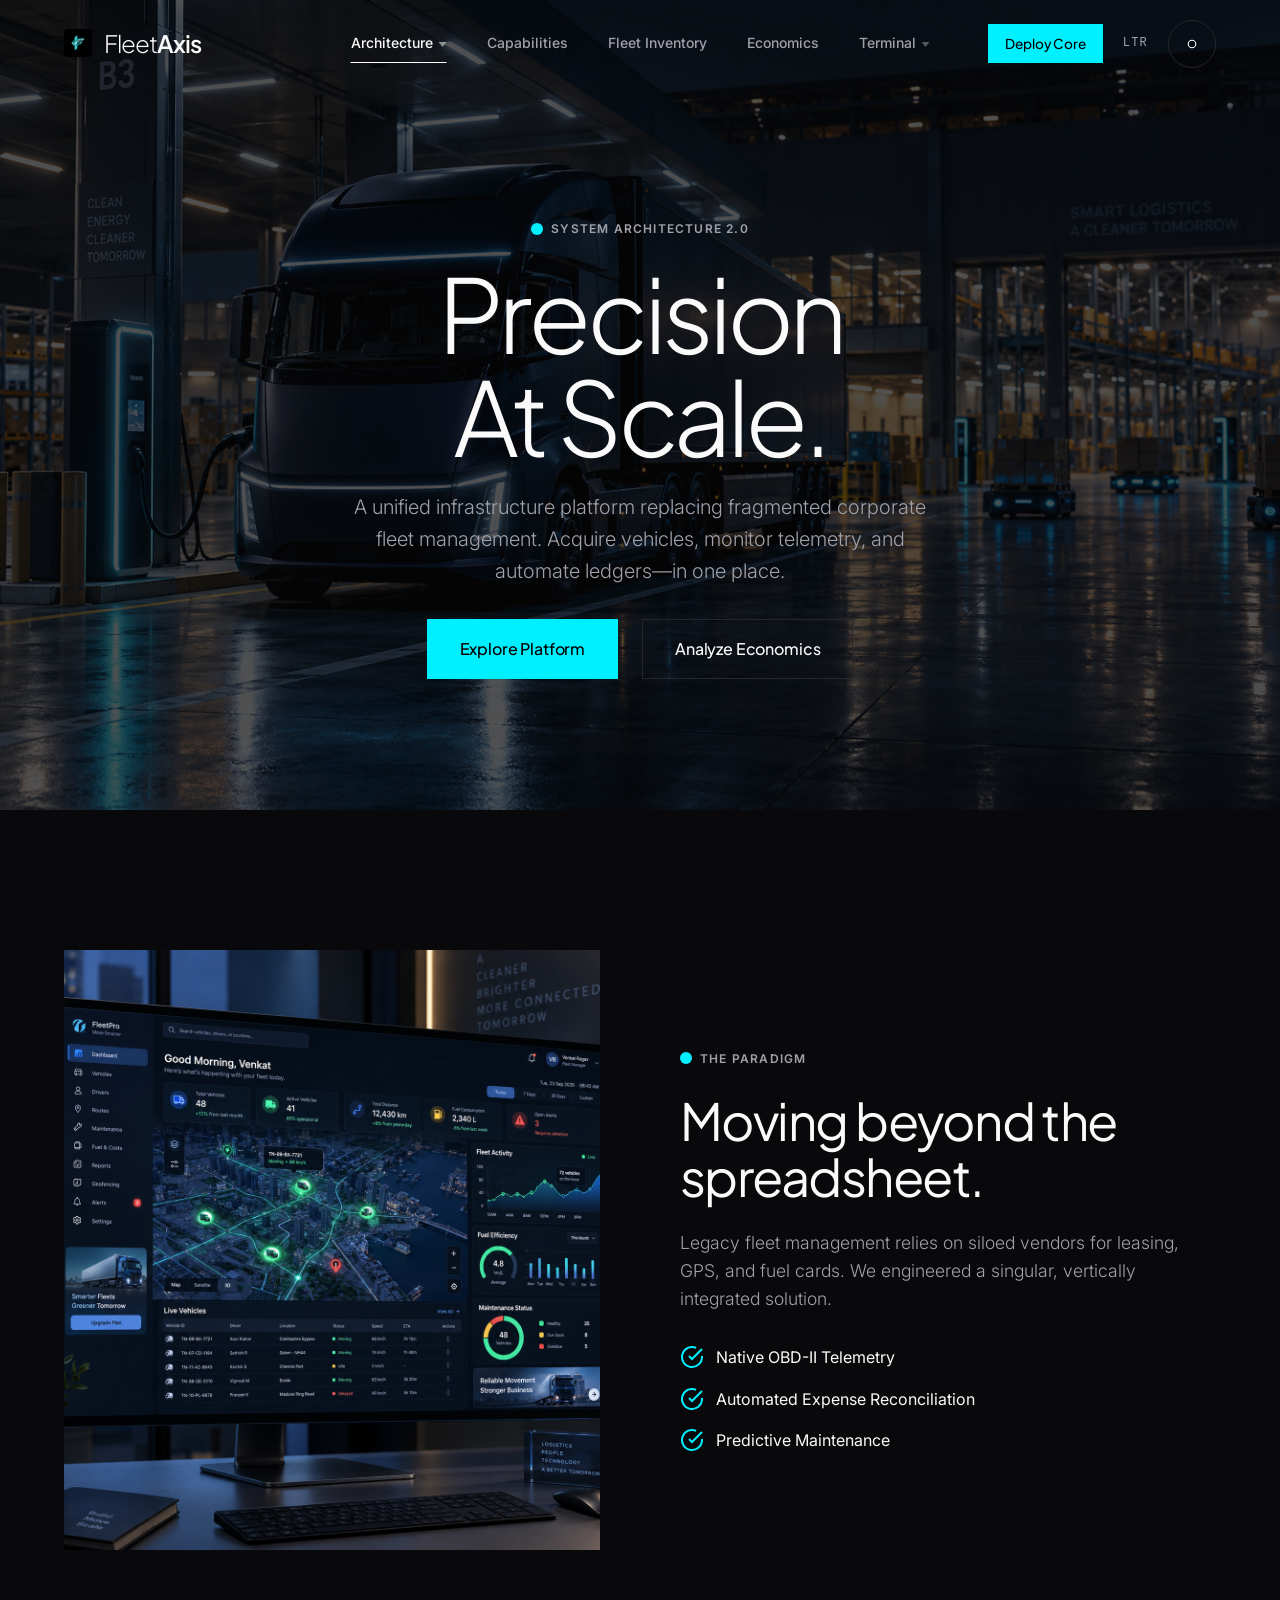
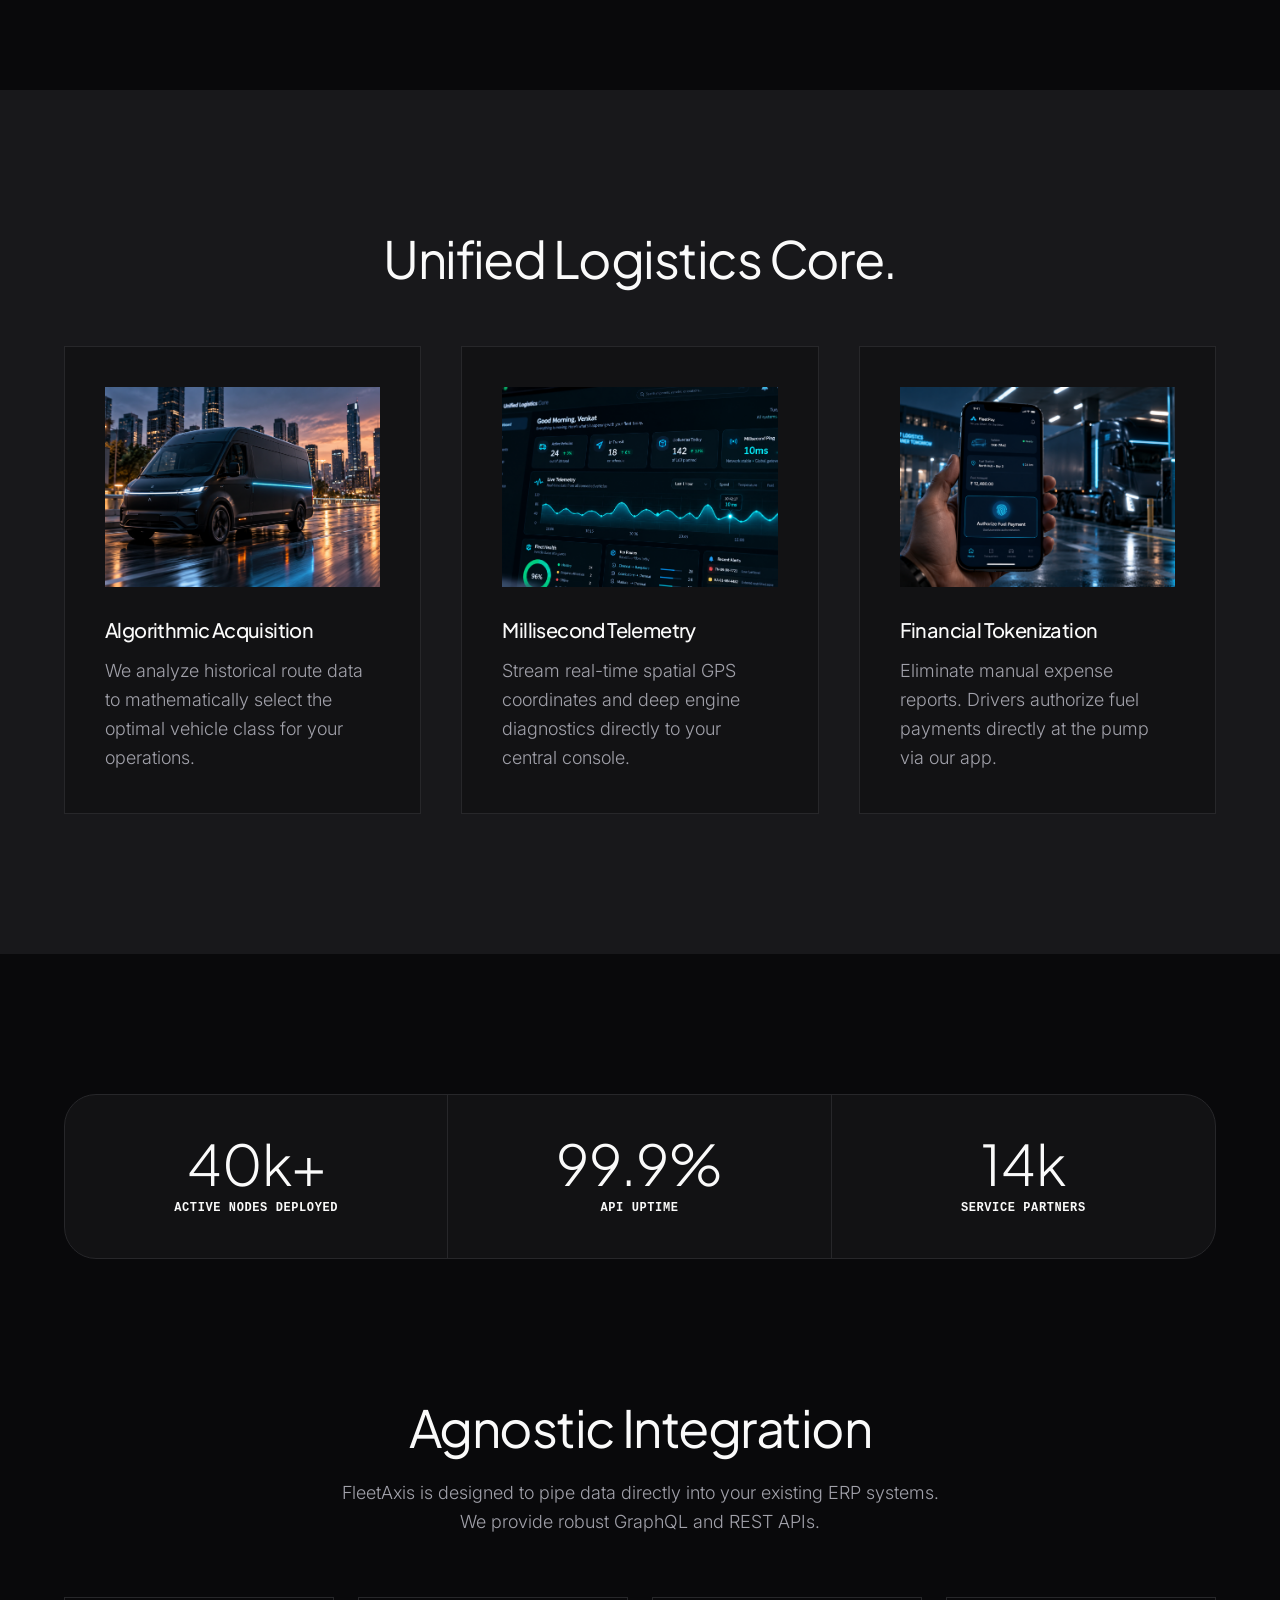
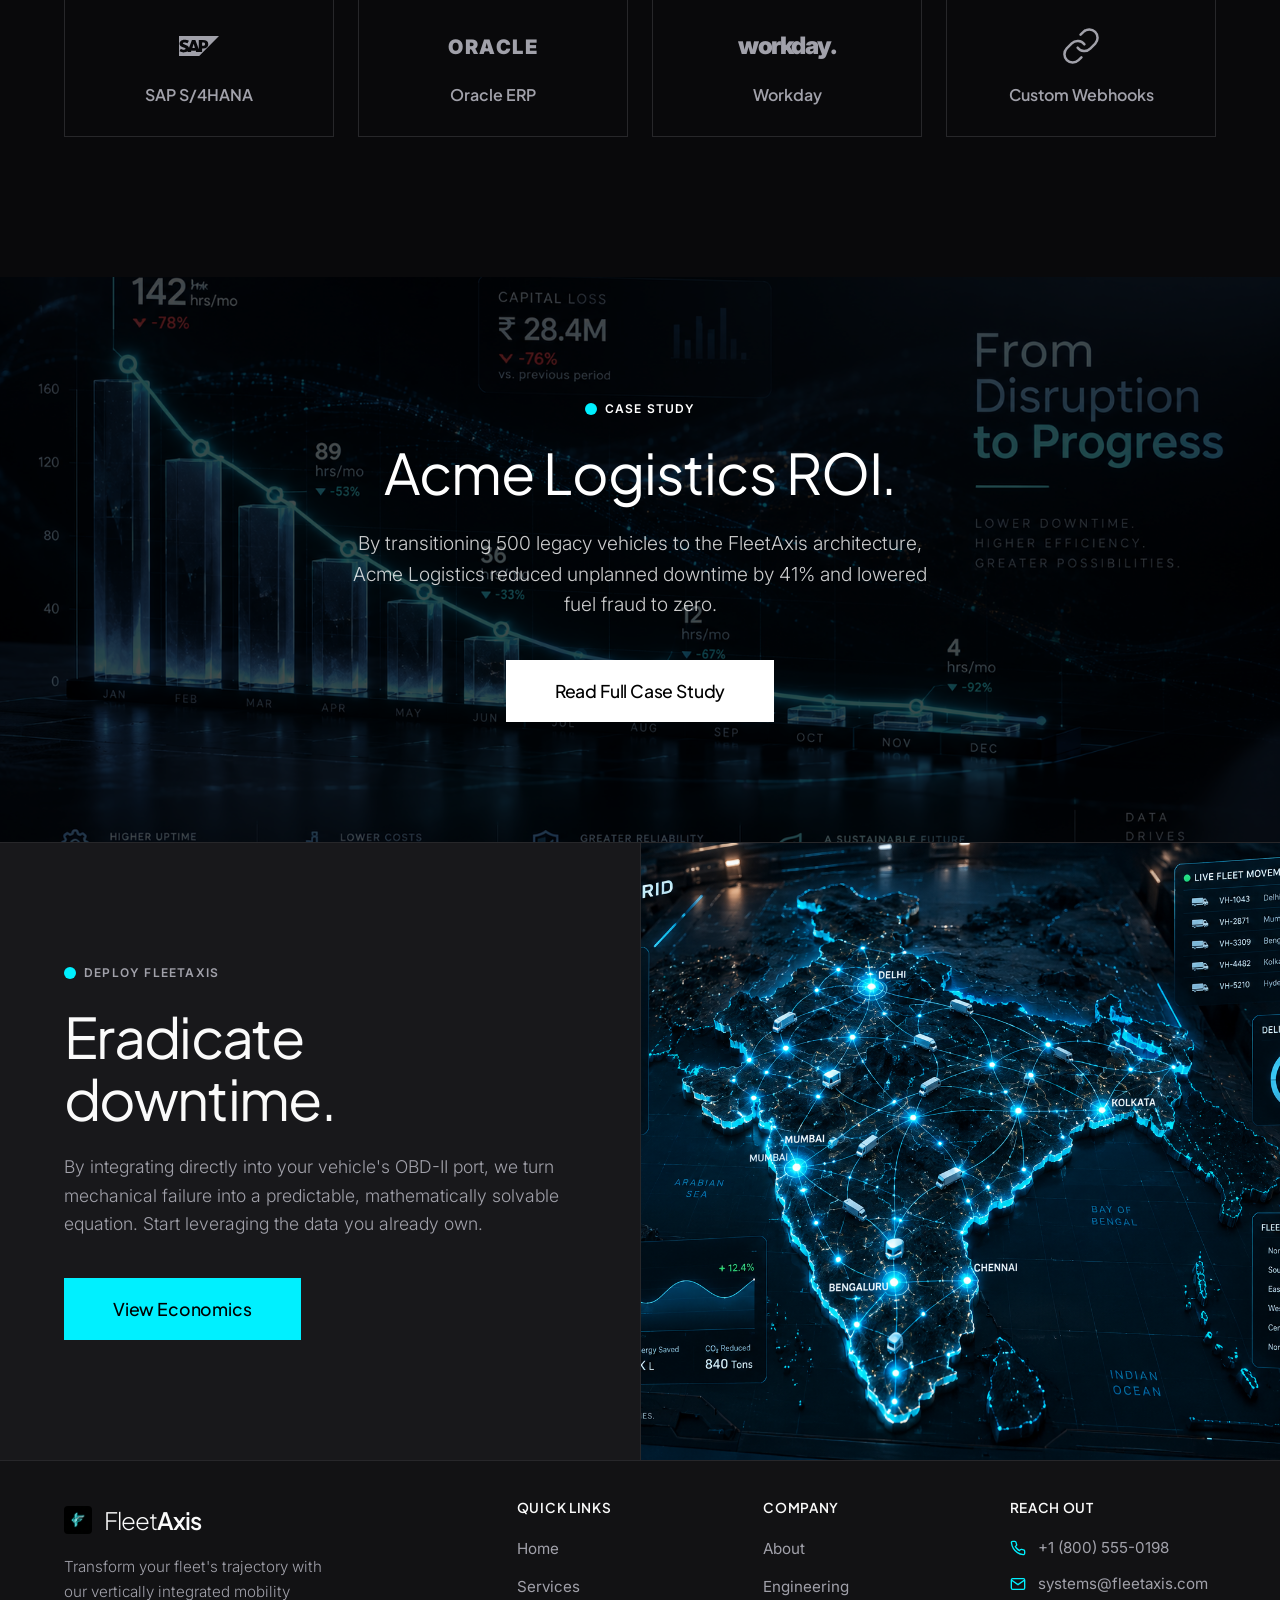
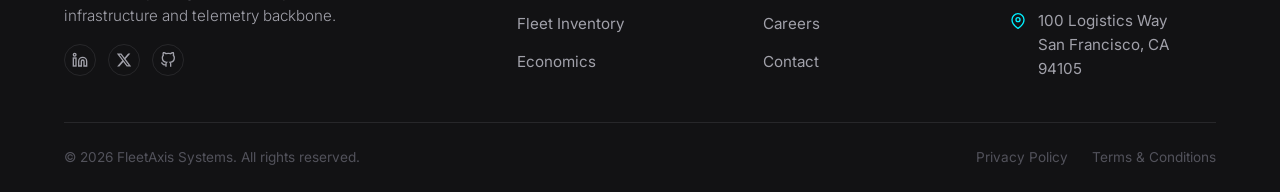
==== index.html @ 605a4f03 "Initial commit" ====
<!DOCTYPE html>
<html lang="en" dir="ltr" class="dark">
<head>
  <meta charset="UTF-8">
  <meta name="viewport" content="width=device-width, initial-scale=1.0">
  <title>FleetAxis | Intelligent Fleet Architecture</title>
  <link rel="stylesheet" href="css/style.css">
  <style>
    /* Premium Balanced Layout Styles */
    .hero-section { min-height: 90vh; display: flex; align-items: center; position: relative; padding-top: var(--header-h); overflow: hidden; }
    .hero-bg { position: absolute; inset: 0; background: url('images/hero-hub.png') center/cover no-repeat; opacity: 0.5; z-index: -1; filter: brightness(0.6); }
    
    .topo-grid { position: absolute; top: 0; left: 0; width: 100%; height: 100%; background-image: linear-gradient(rgba(255, 255, 255, 0.03) 1px, transparent 1px), linear-gradient(90deg, rgba(255, 255, 255, 0.03) 1px, transparent 1px); background-size: 100px 100px; pointer-events: none; }
    
    .lead-text { font-size: 1.25rem; line-height: 1.6; color: var(--text-muted); margin-bottom: 32px; font-weight: 300; }
    
    .feature-card { border: 1px solid var(--border-color); padding: 40px; background: var(--bg-surface); transition: transform 0.3s ease, border-color 0.3s ease; display: flex; flex-direction: column; height: 100%; }
    .feature-card:hover { border-color: var(--accent-cyan); transform: translateY(-4px); }
    
    .stat-block { text-align: center; padding: 40px 20px; border-right: 1px solid var(--border-color); }
    .stat-block:last-child { border-right: none; }
    .stat-number { font-family: 'Plus Jakarta Sans', sans-serif; font-size: 3.5rem; font-weight: 300; color: var(--text-base); line-height: 1; margin-bottom: 8px; }
    
    .integration-grid { display: grid; grid-template-columns: repeat(4, 1fr); gap: 24px; position: relative; margin-top: 40px; }
    .integration-node { border: 1px solid var(--border-color); padding: 24px; display: flex; flex-direction: column; gap: 16px; align-items: center; justify-content: center; min-height: 140px; font-family: 'Plus Jakarta Sans', sans-serif; font-weight: 600; font-size: 1rem; color: var(--text-muted); transition: all 0.3s; }
    .integration-node:hover { color: var(--text-base); border-color: var(--accent-cyan); transform: translateY(-4px); }
    .integration-node svg { color: var(--text-muted); transition: color 0.3s; }
    .integration-node:hover svg { color: var(--text-base); }
    
    @media (max-width: 900px) {
      .integration-grid { grid-template-columns: 1fr 1fr; }
      .stat-block { border-right: none; border-bottom: 1px solid var(--border-color); }
      .stat-block:last-child { border-bottom: none; }
    }
  </style>
  <link rel="icon" type="image/jpeg" href="images/favicon.jpg">
</head>
<body>

  <!-- HEADER -->
  <header class="header">
    <div class="container header-inner">
      <a href="index.html" class="logo"><img src="images/favicon.jpg" alt="FleetAxis Logo" class="brand-logomark"><div>Fleet<strong>Axis</strong></div></a>
      <nav class="nav">
        <div class="nav-item">
          <a href="#" class="nav-link active">Architecture</a>
          <div class="dropdown">
            <a href="index.html" class="dropdown-item">Home 1 (Cinematic)</a>
            <a href="home2.html" class="dropdown-item">Home 2 (Swiss Grid)</a>
          </div>
        </div>
        <div class="nav-item"><a href="services.html" class="nav-link">Capabilities</a></div>
        <div class="nav-item"><a href="catalog.html" class="nav-link">Fleet Inventory</a></div>
        <div class="nav-item"><a href="pricing.html" class="nav-link">Economics</a></div>
        <div class="nav-item">
          <a href="login.html" class="nav-link">Terminal</a>
          <div class="dropdown">
            <a href="dashboard-user.html" class="dropdown-item">User Dashboard</a>
            <a href="dashboard-admin.html" class="dropdown-item">Admin Dashboard</a>
          </div>
        </div>
      </nav>
      <div class="header-controls">
        <a href="login.html" class="btn btn-primary" style="padding: 8px 16px; font-size: 0.85rem;">Deploy Core</a>
        <div class="dir-toggle" id="dirToggle">LTR</div>
        <button class="btn-icon theme-toggle" id="themeToggle"><svg width="18" height="18" viewBox="0 0 24 24" fill="none" stroke="currentColor" stroke-width="1.5"><circle cx="12" cy="12" r="5"></circle></svg></button>
      </div>
    </div>
  </header>

  <main>
    <!-- SECTION 1: HERO (Balanced) -->
    <section class="hero-section">
      <div class="hero-bg"></div>
      <div class="topo-grid"></div>
      
      <div class="container relative z-10">
        <div style="text-align: center; display: flex; flex-direction: column; align-items: center; justify-content: center; max-width: 800px; margin: 0 auto;">
          <div class="reveal" style="display: flex; flex-direction: column; align-items: center;">
            <div class="label-mini" style="margin-bottom: 24px;">System Architecture 2.0</div>
            <h1 class="display-1" style="margin-bottom: 24px;">Precision <br>At Scale.</h1>
            <p class="lead-text" style="max-width: 600px; margin: 0 auto 32px;">
              A unified infrastructure platform replacing fragmented corporate fleet management. Acquire vehicles, monitor telemetry, and automate ledgers—in one place.
            </p>
            <div class="flex" style="gap: 24px; justify-content: center;">
              <a href="services.html" class="btn btn-primary">Explore Platform</a>
              <a href="pricing.html" class="btn btn-outline">Analyze Economics</a>
            </div>
          </div>
        </div>
      </div>
    </section>

    <!-- SECTION 2: THE PARADIGM -->
    <section class="section">
      <div class="container">
        <div class="grid" style="grid-template-columns: 1fr 1fr; gap: 80px; align-items: center;">
          <div class="reveal">
            <div class="img-placeholder" style="height: 600px; padding: 0; overflow: hidden; border: none; background: transparent;">
              <img src="images/dashboard-isometric.png" alt="Fleet Manager Dashboard" style="width: 100%; height: 100%; object-fit: cover; display: block; border-radius: inherit;">
            </div>
          </div>
          
          <div class="reveal delay-1" style="max-width: 500px;">
            <div class="label-mini" style="margin-bottom: 24px;">The Paradigm</div>
            <h2 style="margin-bottom: 24px;">Moving beyond the spreadsheet.</h2>
            <p style="color: var(--text-muted); font-size: 1.1rem; line-height: 1.6; margin-bottom: 32px;">
              Legacy fleet management relies on siloed vendors for leasing, GPS, and fuel cards. We engineered a singular, vertically integrated solution.
            </p>
            <ul style="list-style: none; padding: 0; display: flex; flex-direction: column; gap: 16px;">
              <li style="display: flex; gap: 12px; align-items: flex-start;">
                <svg width="24" height="24" viewBox="0 0 24 24" fill="none" stroke="var(--accent-cyan)" stroke-width="2"><path d="M22 11.08V12a10 10 0 1 1-5.93-9.14"></path><polyline points="22 4 12 14.01 9 11.01"></polyline></svg>
                <span style="color: var(--text-base);">Native OBD-II Telemetry</span>
              </li>
              <li style="display: flex; gap: 12px; align-items: flex-start;">
                <svg width="24" height="24" viewBox="0 0 24 24" fill="none" stroke="var(--accent-cyan)" stroke-width="2"><path d="M22 11.08V12a10 10 0 1 1-5.93-9.14"></path><polyline points="22 4 12 14.01 9 11.01"></polyline></svg>
                <span style="color: var(--text-base);">Automated Expense Reconciliation</span>
              </li>
              <li style="display: flex; gap: 12px; align-items: flex-start;">
                <svg width="24" height="24" viewBox="0 0 24 24" fill="none" stroke="var(--accent-cyan)" stroke-width="2"><path d="M22 11.08V12a10 10 0 1 1-5.93-9.14"></path><polyline points="22 4 12 14.01 9 11.01"></polyline></svg>
                <span style="color: var(--text-base);">Predictive Maintenance</span>
              </li>
            </ul>
          </div>
        </div>
      </div>
    </section>

    <!-- SECTION 3: CORE SOLUTIONS (Cards) -->
    <section class="section" style="background: var(--bg-surface-2);">
      <div class="container">
        <h2 class="reveal" style="margin-bottom: 60px; text-align: center;">Unified Logistics Core.</h2>
        
        <div class="grid" style="grid-template-columns: repeat(3, 1fr); gap: 40px;">
          <div class="feature-card reveal delay-1">
            <div class="img-placeholder" style="height: 200px; margin-bottom: 32px; border-radius: var(--r-md); padding: 0; overflow: hidden; border: none; background: transparent;">
              <img src="images/cargo-van.png" alt="Cargo Van" style="width: 100%; height: 100%; object-fit: cover; display: block; border-radius: inherit;">
            </div>
            <h3 style="margin-bottom: 16px; font-size: 1.25rem;">Algorithmic Acquisition</h3>
            <p style="color: var(--text-muted); line-height: 1.6; margin: 0;">We analyze historical route data to mathematically select the optimal vehicle class for your operations.</p>
          </div>
          
          <div class="feature-card reveal delay-2">
            <div class="img-placeholder" style="height: 200px; margin-bottom: 32px; border-radius: var(--r-md); padding: 0; overflow: hidden; border: none; background: transparent;">
              <img src="images/ui-snapshot.png" alt="Dashboard UI" style="width: 100%; height: 100%; object-fit: cover; display: block; border-radius: inherit;">
            </div>
            <h3 style="margin-bottom: 16px; font-size: 1.25rem;">Millisecond Telemetry</h3>
            <p style="color: var(--text-muted); line-height: 1.6; margin: 0;">Stream real-time spatial GPS coordinates and deep engine diagnostics directly to your central console.</p>
          </div>
          
          <div class="feature-card reveal delay-3">
            <div class="img-placeholder" style="height: 200px; margin-bottom: 32px; border-radius: var(--r-md); padding: 0; overflow: hidden; border: none; background: transparent;">
              <img src="images/mobile-app.png" alt="Mobile App" style="width: 100%; height: 100%; object-fit: cover; display: block; border-radius: inherit;">
            </div>
            <h3 style="margin-bottom: 16px; font-size: 1.25rem;">Financial Tokenization</h3>
            <p style="color: var(--text-muted); line-height: 1.6; margin: 0;">Eliminate manual expense reports. Drivers authorize fuel payments directly at the pump via our app.</p>
          </div>
        </div>
      </div>
    </section>

    <!-- SECTION 4: METRICS -->
    <section class="section">
      <div class="container">
        <div class="grid reveal" style="border: 1px solid var(--border-color); background: var(--bg-surface); border-radius: var(--r-xl); grid-template-columns: repeat(3, 1fr);">
          <div class="stat-block">
            <div class="stat-number">40k+</div>
            <div class="font-mono text-xs text-muted">ACTIVE NODES DEPLOYED</div>
          </div>
          <div class="stat-block">
            <div class="stat-number">99.9%</div>
            <div class="font-mono text-xs text-muted">API UPTIME</div>
          </div>
          <div class="stat-block" style="border-right: none;">
            <div class="stat-number">14k</div>
            <div class="font-mono text-xs text-muted">SERVICE PARTNERS</div>
          </div>
        </div>
      </div>
    </section>

    <!-- SECTION 5: INTEGRATION -->
    <section class="section" style="padding-top: 0;">
      <div class="container">
        <div class="reveal" style="text-align: center; max-width: 600px; margin: 0 auto 60px;">
          <h2 style="margin-bottom: 24px;">Agnostic Integration</h2>
          <p style="color: var(--text-muted);">FleetAxis is designed to pipe data directly into your existing ERP systems. We provide robust GraphQL and REST APIs.</p>
        </div>
        <div class="integration-grid reveal delay-1">
          <div class="integration-node">
            <svg width="40" height="40" viewBox="0 0 24 24" fill="currentColor"><path d="M0 6.064v11.872h12.13L24 6.064zm3.264 2.208h.005c.863.001 1.915.245 2.676.633l-.82 1.43c-.835-.404-1.255-.442-1.73-.467-.708-.038-1.064.215-1.069.488-.007.332.669.633 1.305.838.964.306 2.19.715 2.377 1.9L7.77 8.437h2.046l2.064 5.576-.007-5.575h2.37c2.257 0 3.318.764 3.318 2.519 0 1.575-1.09 2.514-2.936 2.514h-.763l-.01 2.094-3.588-.003-.25-.908c-.37.122-.787.189-1.23.189-.456 0-.885-.071-1.263-.2l-.358.919-2 .006.09-.462c-.029.025-.057.05-.087.074-.535.43-1.208.629-2.037.644l-.213.002a5.075 5.075 0 0 1-2.581-.675l.73-1.448c.79.467 1.286.572 1.956.558.347-.007.598-.07.761-.239a.557.557 0 0 0 .156-.369c.007-.376-.53-.553-1.185-.756-.531-.164-1.135-.389-1.606-.735-.559-.41-.825-.924-.812-1.65a1.99 1.99 0 0 1 .566-1.377c.519-.537 1.357-.863 2.363-.863zm10.597 1.67v1.904h.521c.694 0 1.247-.23 1.248-.964 0-.709-.554-.94-1.248-.94zm-5.087.767l-.748 2.362c.223.085.481.133.757.133.268 0 .52-.047.742-.126l-.736-2.37z"/></svg>
            <span>SAP S/4HANA</span>
          </div>
          <div class="integration-node">
            <svg width="100" height="40" viewBox="0 0 100 40" fill="currentColor"><text x="50" y="28" font-family="'Inter', sans-serif" font-weight="900" font-size="20" letter-spacing="1.5" text-anchor="middle">ORACLE</text></svg>
            <span>Oracle ERP</span>
          </div>
          <div class="integration-node">
            <svg width="100" height="40" viewBox="0 0 100 40" fill="currentColor"><text x="50" y="28" font-family="'Inter', sans-serif" font-weight="900" font-size="24" letter-spacing="-1.5" text-anchor="middle">workday.</text></svg>
            <span>Workday</span>
          </div>
          <div class="integration-node">
            <svg width="40" height="40" viewBox="0 0 24 24" fill="none" stroke="currentColor" stroke-width="1.5" stroke-linecap="round" stroke-linejoin="round"><path d="M10 13a5 5 0 0 0 7.54.54l3-3a5 5 0 0 0-7.07-7.07l-1.72 1.71"></path><path d="M14 11a5 5 0 0 0-7.54-.54l-3 3a5 5 0 0 0 7.07 7.07l1.71-1.71"></path></svg>
            <span>Custom Webhooks</span>
          </div>
        </div>
      </div>
    </section>

    <!-- SECTION 6: ROI CASE STUDY -->
    <section class="section" style="position: relative; overflow: hidden; padding: 120px 0; display: flex; align-items: center; justify-content: center; background: #000;">
      <!-- Background Image -->
      <div style="position: absolute; inset: 0; background: url('images/roi-chart.png') center/cover no-repeat; opacity: 0.5; z-index: 1; filter: brightness(0.6);"></div>
      
      <div class="container relative" style="z-index: 2; text-align: center; display: flex; flex-direction: column; align-items: center;">
        <div class="reveal">
          <div class="label-mini" style="margin-bottom: 24px; border-color: rgba(255,255,255,0.2); color: #fff;">Case Study</div>
          <h2 style="margin-bottom: 24px; font-size: 3.5rem; color: #fff; letter-spacing: -0.02em;">Acme Logistics ROI.</h2>
          <p style="color: rgba(255,255,255,0.8); margin-bottom: 40px; line-height: 1.6; max-width: 600px; margin-inline: auto; font-size: 1.2rem;">
            By transitioning 500 legacy vehicles to the FleetAxis architecture, Acme Logistics reduced unplanned downtime by 41% and lowered fuel fraud to zero.
          </p>
          <a href="#" class="btn btn-primary" style="padding: 16px 48px; font-size: 1.1rem; background: #fff; color: #000; border-color: #fff;">Read Full Case Study</a>
        </div>
      </div>
    </section>

    <!-- SECTION 7: CTA -->
    <section class="section" style="padding: 0; background: var(--bg-surface-2); border-top: 1px solid var(--border-color);">
      <div class="grid" style="grid-template-columns: 1fr 1fr; align-items: stretch;">
        <div class="reveal" style="padding: 120px 5vw; display: flex; flex-direction: column; justify-content: center;">
          <div class="label-mini" style="margin-bottom: 24px;">Deploy FleetAxis</div>
          <h2 class="display-2" style="margin-bottom: 24px; font-size: 3.5rem;">Eradicate downtime.</h2>
          <p style="color: var(--text-muted); margin-bottom: 40px; font-size: 1.1rem; max-width: 500px; line-height: 1.6;">
            By integrating directly into your vehicle's OBD-II port, we turn mechanical failure into a predictable, mathematically solvable equation. Start leveraging the data you already own.
          </p>
          <div>
            <a href="pricing.html" class="btn btn-primary" style="padding: 16px 48px; font-size: 1.1rem;">View Economics</a>
          </div>
        </div>
        <div class="reveal delay-1" style="display: flex; align-items: stretch; justify-content: center;">
          <div class="img-placeholder" style="width: 100%; height: 100%; min-height: 500px; border: none; border-left: 1px solid var(--border-color); border-radius: 0; background: rgba(0, 240, 255, 0.02); padding: 0; overflow: hidden;">
            <img src="images/command-map.png" alt="Command Center Node Map" style="width: 100%; height: 100%; object-fit: cover; display: block; border-radius: inherit;">
          </div>
        </div>
      </div>
    </section>

  </main>

  <!-- FOOTER (Preserved Enhanced Version) -->
  <footer class="footer">
    <div class="container">
      <div class="footer-grid">
        <div class="footer-col" style="max-width: 280px;">
          <a href="index.html" class="logo" style="margin-bottom: 16px;"><img src="images/favicon.jpg" alt="FleetAxis Logo" class="brand-logomark"><div>Fleet<strong>Axis</strong></div></a>
          <p style="font-size: 0.95rem; color: var(--text-muted); line-height: 1.6;">
            Transform your fleet's trajectory with our vertically integrated mobility infrastructure and telemetry backbone.
          </p>
          <div class="social-links" style="margin-top: 16px;">
            <a href="#" class="social-icon" aria-label="LinkedIn"><svg width="16" height="16" viewBox="0 0 24 24" fill="none" stroke="currentColor" stroke-width="2"><path d="M16 8a6 6 0 0 1 6 6v7h-4v-7a2 2 0 0 0-2-2 2 2 0 0 0-2 2v7h-4v-7a6 6 0 0 1 6-6z"></path><rect x="2" y="9" width="4" height="12"></rect><circle cx="4" cy="4" r="2"></circle></svg></a>
            <a href="#" class="social-icon" aria-label="X (Twitter)"><svg width="16" height="16" viewBox="0 0 24 24" fill="currentColor" stroke="none"><path d="M18.244 2.25h3.308l-7.227 8.26 8.502 11.24H16.17l-5.214-6.817L4.99 21.75H1.68l7.73-8.835L1.254 2.25H8.08l4.713 6.231zm-1.161 17.52h1.833L7.084 4.126H5.117z"></path></svg></a>
            <a href="#" class="social-icon" aria-label="GitHub"><svg width="16" height="16" viewBox="0 0 24 24" fill="none" stroke="currentColor" stroke-width="2"><path d="M9 19c-5 1.5-5-2.5-7-3m14 6v-3.87a3.37 3.37 0 0 0-.94-2.61c3.14-.35 6.44-1.54 6.44-7A5.44 5.44 0 0 0 20 4.77 5.07 5.07 0 0 0 19.91 1S18.73.65 16 2.48a13.38 13.38 0 0 0-7 0C6.27.65 5.09 1 5.09 1A5.07 5.07 0 0 0 5 4.77a5.44 5.44 0 0 0-1.5 3.78c0 5.42 3.3 6.61 6.44 7A3.37 3.37 0 0 0 9 18.13V22"></path></svg></a>
          </div>
        </div>
        
        <div class="footer-col">
          <h6>Quick Links</h6>
          <ul>
            <li><a href="index.html">Home</a></li>
            <li><a href="services.html">Services</a></li>
            <li><a href="catalog.html">Fleet Inventory</a></li>
            <li><a href="pricing.html">Economics</a></li>
          </ul>
        </div>
        
        <div class="footer-col">
          <h6>Company</h6>
          <ul>
            <li><a href="#">About</a></li>
            <li><a href="#">Engineering</a></li>
            <li><a href="#">Careers</a></li>
            <li><a href="#">Contact</a></li>
          </ul>
        </div>
        
        <div class="footer-col">
          <h6>Reach Out</h6>
          <ul class="contact-list">
            <li>
              <svg width="16" height="16" viewBox="0 0 24 24" fill="none" stroke="currentColor" stroke-width="2"><path d="M22 16.92v3a2 2 0 0 1-2.18 2 19.79 19.79 0 0 1-8.63-3.07 19.5 19.5 0 0 1-6-6 19.79 19.79 0 0 1-3.07-8.67A2 2 0 0 1 4.11 2h3a2 2 0 0 1 2 1.72 12.84 12.84 0 0 0 .7 2.81 2 2 0 0 1-.45 2.11L8.09 9.91a16 16 0 0 0 6 6l1.27-1.27a2 2 0 0 1 2.11-.45 12.84 12.84 0 0 0 2.81.7A2 2 0 0 1 22 16.92z"></path></svg>
              <span>+1 (800) 555-0198</span>
            </li>
            <li>
              <svg width="16" height="16" viewBox="0 0 24 24" fill="none" stroke="currentColor" stroke-width="2"><path d="M4 4h16c1.1 0 2 .9 2 2v12c0 1.1-.9 2-2 2H4c-1.1 0-2-.9-2-2V6c0-1.1.9-2 2-2z"></path><polyline points="22,6 12,13 2,6"></polyline></svg>
              <a href="mailto:systems@fleetaxis.com">systems@fleetaxis.com</a>
            </li>
            <li>
              <svg width="16" height="16" viewBox="0 0 24 24" fill="none" stroke="currentColor" stroke-width="2"><path d="M21 10c0 7-9 13-9 13s-9-6-9-13a9 9 0 0 1 18 0z"></path><circle cx="12" cy="10" r="3"></circle></svg>
              <span style="line-height: 1.6;">100 Logistics Way<br>San Francisco, CA 94105</span>
            </li>
          </ul>
        </div>
      </div>
      
      <div class="footer-bottom">
        <div>&copy; 2026 FleetAxis Systems. All rights reserved.</div>
        <div class="footer-bottom-links">
          <a href="#">Privacy Policy</a>
          <a href="#">Terms & Conditions</a>
        </div>
      </div>
    </div>
  </footer>

  <script src="js/main.js"></script>
</body>
</html>
---- css/style.css ----
/* ============================================
   FLEETAXIS — ULTRA PREMIUM REDESIGN
   Vehicle Fleet Management & Leasing
   ============================================ */

@import url('https://fonts.googleapis.com/css2?family=Plus+Jakarta+Sans:wght@300;400;500;600;700;800&family=Inter:wght@300;400;500;600&display=swap');

/* ─── 1. RESET & BASE ──────────────────────── */
*,
*::before,
*::after {
  box-sizing: border-box;
  margin: 0;
  padding: 0;
}

html {
  scroll-behavior: smooth;
  font-size: 16px;
}

body {
  font-family: 'Inter', sans-serif;
  background: var(--bg-base);
  color: var(--text-base);
  line-height: 1.6;
  overflow-x: hidden;
  transition: background 0.4s ease, color 0.4s ease;
  position: relative;
}

/* Premium Noise Texture Overlay */
body::before {
  content: '';
  position: fixed;
  inset: 0;
  z-index: 9999;
  pointer-events: none;
  background-image: url("data:image/svg+xml,%3Csvg viewBox='0 0 200 200' xmlns='http://www.w3.org/2000/svg'%3E%3Cfilter id='noiseFilter'%3E%3CfeTurbulence type='fractalNoise' baseFrequency='0.8' numOctaves='3' stitchTiles='stitch'/%3E%3C/filter%3E%3Crect width='100%25' height='100%25' filter='url(%23noiseFilter)' opacity='0.03'/%3E%3C/svg%3E");
  opacity: 1;
}

html.dark body::before {
  opacity: 0.05;
}

img,
svg {
  display: block;
  max-width: 100%;
}

a {
  color: inherit;
  text-decoration: none;
}

ul,
ol {
  list-style: none;
}

button {
  cursor: pointer;
  border: none;
  background: none;
  font-family: inherit;
}

input,
textarea,
select {
  font-family: inherit;
}

/* ─── 2. DESIGN TOKENS ─────────────────────── */
:root {
  /* Ultra-Premium Light Palette (Editorial/Swiss) */
  --bg-base: #F4F4F5;
  /* Off-white, slightly cool */
  --bg-surface: #FFFFFF;
  /* Pure white */
  --bg-surface-2: #E4E4E7;
  /* Subtle grey */

  --text-base: #18181B;
  /* Zinc 900 */
  --text-muted: #52525B;
  /* Zinc 600 */
  --text-faint: #A1A1AA;
  /* Zinc 400 */

  --border-color: #D4D4D8;
  /* Zinc 300 */
  --border-light: #E4E4E7;

  /* Brand Accents */
  --accent-cyan: #0072F5;
  /* Deep Tech Blue for light mode */
  --accent-cyan-glow: rgba(0, 114, 245, 0.2);
  --accent-silver: #A1A1AA;
  --accent-gold: #B8860B;

  /* Layout */
  --header-h: 88px;
  --container-w: 1440px;
  --section-py: 140px;
  /* Generous macro spacing */

  /* Radii - Moving away from standard cards to either sharp or massive */
  --r-sharp: 0px;
  --r-sm: 4px;
  --r-xl: 32px;
  --r-pill: 999px;

  /* Shadows - Very subtle, mostly reliant on borders */
  --shadow-float: 0 20px 40px rgba(0, 0, 0, 0.04);
}

/* Dark Mode (Fintech/Cyber vibe) */
html.dark {
  --bg-base: #09090B;
  /* Almost pure black */
  --bg-surface: #121214;
  /* Very dark grey */
  --bg-surface-2: #18181B;

  --text-base: #FAFAFA;
  /* Off-white */
  --text-muted: #A1A1AA;
  --text-faint: #52525B;

  --border-color: #27272A;
  --border-light: #18181B;

  --accent-cyan: #00F0FF;
  /* Neon Cyan */
  --accent-cyan-glow: rgba(0, 240, 255, 0.15);

  --shadow-float: 0 20px 40px rgba(0, 0, 0, 0.4);
}

/* ─── 3. TYPOGRAPHY ─────────────────────────── */
/* Using Plus Jakarta Sans for a highly engineered, modern look */
h1,
h2,
h3,
h4,
h5,
h6 {
  font-family: 'Plus Jakarta Sans', sans-serif;
  font-weight: 500;
  color: var(--text-base);
  line-height: 1.1;
  letter-spacing: -0.03em;
}

/* Oversized typography for editorial feel */
.display-1 {
  font-size: clamp(3.5rem, 8vw, 7rem);
  font-weight: 300;
  letter-spacing: -0.05em;
  line-height: 1;
}

h1 {
  font-size: clamp(2.5rem, 5vw, 4.5rem);
  font-weight: 400;
}

h2 {
  font-size: clamp(2rem, 4vw, 3.5rem);
  font-weight: 400;
}

h3 {
  font-size: clamp(1.5rem, 3vw, 2.5rem);
}

h4 {
  font-size: 1.5rem;
}

p {
  font-size: 1.125rem;
  line-height: 1.6;
  color: var(--text-muted);
  font-weight: 300;
}

.text-lead {
  font-size: 1.5rem;
  line-height: 1.5;
  color: var(--text-muted);
  font-weight: 300;
}

.text-sm {
  font-size: 0.875rem;
}

.text-xs {
  font-size: 0.75rem;
  letter-spacing: 0.05em;
  text-transform: uppercase;
  font-weight: 600;
}

.font-jakarta {
  font-family: 'Plus Jakarta Sans', sans-serif;
}

.font-mono {
  font-family: 'SFMono-Regular', Consolas, 'Liberation Mono', Menlo, monospace;
}

/* ─── 4. LAYOUT & GRIDS ─────────────────────── */
.container {
  width: 100%;
  max-width: var(--container-w);
  margin-inline: auto;
  padding-inline: 5vw;
}

.section {
  padding-block: var(--section-py);
  position: relative;
}

.section-sm {
  padding-block: 80px;
}

/* Utility Layouts */
.grid {
  display: grid;
}

.flex {
  display: flex;
}

/* Asymmetric Grid (For Home 1) */
.grid-asymmetric {
  display: grid;
  grid-template-columns: 5fr 7fr;
  gap: 80px;
  align-items: center;
}

/* Swiss Editorial Grid (For Home 2) */
.grid-swiss {
  display: grid;
  grid-template-columns: repeat(12, 1fr);
  gap: 1px;
  /* Borders created by gap background */
  background: var(--border-color);
  border: 1px solid var(--border-color);
}

.grid-swiss>* {
  background: var(--bg-base);
  padding: 40px;
}

.flex {
  display: flex;
}

.flex-between {
  display: flex;
  align-items: center;
  justify-content: space-between;
}

.flex-center {
  display: flex;
  align-items: center;
  justify-content: center;
}

/* ─── 5. UI ELEMENTS ─────────────────────────── */
/* Bespoke Buttons - moving away from standard pill/rounded boxes */
.btn {
  display: inline-flex;
  align-items: center;
  justify-content: center;
  gap: 12px;
  padding: 16px 32px;
  font-family: 'Plus Jakarta Sans', sans-serif;
  font-weight: 500;
  font-size: 1rem;
  letter-spacing: -0.01em;
  transition: all 0.3s cubic-bezier(0.16, 1, 0.3, 1);
  position: relative;
  overflow: hidden;
  border-radius: var(--r-sharp);
  /* Sharp edges for premium feel */
}

.btn-primary {
  background: var(--text-base);
  color: var(--bg-base);
  border: 1px solid var(--text-base);
}

.btn-primary:hover {
  background: transparent;
  color: var(--text-base);
}

html.dark .btn-primary {
  background: var(--accent-cyan);
  color: #000;
  border-color: var(--accent-cyan);
}

html.dark .btn-primary:hover {
  background: transparent;
  color: var(--accent-cyan);
  box-shadow: 0 0 30px var(--accent-cyan-glow);
}

.btn-outline {
  background: transparent;
  color: var(--text-base);
  border: 1px solid var(--border-color);
}

.btn-outline:hover {
  border-color: var(--text-base);
  background: var(--bg-surface);
}

.btn-icon {
  width: 48px;
  height: 48px;
  display: flex;
  align-items: center;
  justify-content: center;
  border: 1px solid var(--border-color);
  border-radius: 50%;
  color: var(--text-base);
  transition: all 0.3s ease;
}

.btn-icon:hover {
  border-color: var(--text-base);
  transform: scale(1.05);
}

/* Decorative Lines & Labels */
.line-x {
  width: 100%;
  height: 1px;
  background: var(--border-color);
}

.line-y {
  width: 1px;
  height: 100%;
  background: var(--border-color);
}

.label-mini {
  display: inline-flex;
  align-items: center;
  gap: 8px;
  font-size: 0.75rem;
  font-weight: 600;
  text-transform: uppercase;
  letter-spacing: 0.1em;
  color: var(--text-muted);
}

.label-mini::before {
  content: '';
  display: block;
  width: 12px;
  height: 12px;
  background: var(--accent-cyan);
  border-radius: 50%;
}

/* Glassmorphism Panels */
.glass-panel {
  background: rgba(255, 255, 255, 0.03);
  backdrop-filter: blur(40px);
  -webkit-backdrop-filter: blur(40px);
  border: 1px solid rgba(255, 255, 255, 0.05);
}

html.dark .glass-panel {
  background: rgba(255, 255, 255, 0.02);
  border: 1px solid rgba(255, 255, 255, 0.05);
}

/* ─── 6. HEADER (Bespoke) ────────────────────── */
.header {
  position: fixed;
  top: 0;
  left: 0;
  right: 0;
  height: var(--header-h);
  z-index: 1000;
  transition: all 0.4s ease;
  border-bottom: 1px solid transparent;
}

.header.scrolled {
  background: rgba(244, 244, 245, 0.8);
  backdrop-filter: blur(20px);
  -webkit-backdrop-filter: blur(20px);
  border-bottom: 1px solid var(--border-color);
}

html.dark .header.scrolled {
  background: rgba(9, 9, 11, 0.8);
}

.header-inner {
  display: flex;
  align-items: center;
  justify-content: space-between;
  height: 100%;
}

/* Logo */
.logo {
  display: flex;
  align-items: center;
  gap: 12px;
  font-family: 'Plus Jakarta Sans', sans-serif;
  font-weight: 300;
  font-size: 1.5rem;
  letter-spacing: -0.04em;
  color: var(--text-base);
}

.logo strong {
  font-weight: 600;
}

.logo-icon {
  width: 32px;
  height: 32px;
  position: relative;
}

.logo-icon::before,
.logo-icon::after {
  content: '';
  position: absolute;
  background: var(--text-base);
}

.logo-icon::before {
  width: 100%;
  height: 2px;
  top: 10px;
}

.logo-icon::after {
  width: 60%;
  height: 2px;
  bottom: 10px;
  right: 0;
}

html.dark .logo-icon::before,
html.dark .logo-icon::after {
  background: var(--accent-cyan);
}

/* Navigation */
.nav {
  display: flex;
  gap: 40px;
  position: absolute;
  left: 50%;
  transform: translateX(-50%);
}

.nav-link {
  display: inline-flex;
  align-items: center;
  gap: 6px;
  font-size: 0.875rem;
  font-weight: 500;
  color: var(--text-muted);
  transition: color 0.3s ease;
  position: relative;
  padding-block: 8px;
}

.nav-link:hover,
.nav-link.active {
  color: var(--text-base);
}

.nav-link::after {
  content: '';
  position: absolute;
  bottom: 0;
  left: 0;
  width: 100%;
  height: 1px;
  background: var(--text-base);
  transform: scaleX(0);
  transform-origin: right;
  transition: transform 0.4s cubic-bezier(0.16, 1, 0.3, 1);
}

.nav-link:hover::after,
.nav-link.active::after {
  transform: scaleX(1);
  transform-origin: left;
}

/* Right Controls */
.header-controls {
  display: flex;
  align-items: center;
  gap: 20px;
}

.dir-toggle {
  font-family: 'SFMono-Regular', monospace;
  font-size: 0.75rem;
  text-transform: uppercase;
  letter-spacing: 0.1em;
  color: var(--text-muted);
  cursor: pointer;
}

.dir-toggle:hover {
  color: var(--text-base);
}

/* Dropdown styling (minimalist) */
.nav-item {
  position: relative;
}

/* Dropdown indicator */
.nav-item:has(.dropdown) .nav-link::before {
  content: '';
  display: inline-block;
  width: 0;
  height: 0;
  border-left: 4px solid transparent;
  border-right: 4px solid transparent;
  border-top: 5px solid currentColor;
  opacity: 0.5;
  transition: transform 0.3s ease;
  margin-top: 2px;
  order: 2;
  /* Force it to appear after the text */
}

.nav-item:hover:has(.dropdown) .nav-link::before {
  transform: rotate(180deg);
}

.dropdown {
  position: absolute;
  top: 100%;
  left: 50%;
  transform: translateX(-50%) translateY(10px);
  background: var(--bg-surface);
  border: 1px solid var(--border-color);
  padding: 12px 0;
  min-width: 200px;
  opacity: 0;
  visibility: hidden;
  transition: all 0.3s ease;
  box-shadow: var(--shadow-float);
  z-index: 999;
}

/* Invisible bridge to prevent hover loss when moving mouse to dropdown */
.dropdown::before {
  content: '';
  position: absolute;
  top: -20px;
  left: 0;
  width: 100%;
  height: 20px;
}

.nav-item:hover .dropdown {
  opacity: 1;
  visibility: visible;
  transform: translateX(-50%) translateY(0);
}

[dir="rtl"] .dropdown {
  left: auto;
  right: 50%;
  transform: translateX(50%) translateY(10px);
}

[dir="rtl"] .nav-item:hover .dropdown {
  transform: translateX(50%) translateY(0);
}

.dropdown-item {
  display: block;
  padding: 8px 24px;
  font-size: 0.875rem;
  color: var(--text-muted);
  transition: color 0.2s, background 0.2s;
}

.dropdown-item:hover {
  color: var(--text-base);
  background: var(--bg-surface-2);
}

/* ─── 7. ANIMATIONS & VISUALS ────────────────── */
@keyframes slideUpFade {
  from {
    opacity: 0;
    transform: translateY(40px);
  }

  to {
    opacity: 1;
    transform: translateY(0);
  }
}

.reveal {
  animation: slideUpFade 1s cubic-bezier(0.16, 1, 0.3, 1) forwards;
  opacity: 0;
}

.delay-1 {
  animation-delay: 0.2s;
}

.delay-2 {
  animation-delay: 0.4s;
}

.delay-3 {
  animation-delay: 0.6s;
}

/* Abstract CSS Topography Grid (Used in Hero) */
.topo-grid {
  position: absolute;
  inset: 0;
  background-image:
    linear-gradient(to right, var(--border-light) 1px, transparent 1px),
    linear-gradient(to bottom, var(--border-light) 1px, transparent 1px);
  background-size: 100px 100px;
  mask-image: radial-gradient(ellipse at center, black 20%, transparent 70%);
  -webkit-mask-image: radial-gradient(ellipse at center, black 20%, transparent 70%);
  opacity: 0.5;
  pointer-events: none;
}

html.dark .topo-grid {
  opacity: 0.15;
}

/* Glowing nodes (CSS only) */
.node {
  position: absolute;
  width: 4px;
  height: 4px;
  background: var(--accent-cyan);
  border-radius: 50%;
  box-shadow: 0 0 20px 4px var(--accent-cyan-glow);
}

.node::before {
  content: '';
  position: absolute;
  inset: -10px;
  border: 1px solid var(--accent-cyan);
  border-radius: 50%;
  animation: pulse-ring 3s infinite;
}

@keyframes pulse-ring {
  0% {
    transform: scale(0.5);
    opacity: 1;
  }

  100% {
    transform: scale(2.5);
    opacity: 0;
  }
}

/* ─── 8. FOOTER (Enhanced) ─────────────────────── */
.footer {
  border-top: 1px solid var(--border-color);
  padding-top: 40px;
  padding-bottom: 24px;
  background: var(--bg-surface);
}

.footer-grid {
  display: grid;
  grid-template-columns: 2fr 1fr 1fr 1fr;
  gap: 40px;
}

.footer-col h6 {
  font-size: 0.85rem;
  font-weight: 600;
  text-transform: uppercase;
  letter-spacing: 0.05em;
  color: var(--text-base);
  margin-bottom: 20px;
}

.footer-col ul {
  display: flex;
  flex-direction: column;
  gap: 12px;
}

.footer-col ul.contact-list li {
  display: flex;
  flex-direction: row;
  flex-wrap: nowrap;
  gap: 12px;
  align-items: flex-start;
}

.footer-col ul.contact-list li svg {
  color: var(--accent-cyan);
  flex-shrink: 0;
  margin-top: 4px;
}

.footer-col a,
.footer-col span {
  font-size: 0.95rem;
  color: var(--text-muted);
  transition: color 0.3s;
  display: inline-block;
}

.footer-col a.logo {
  display: flex;
  font-size: 1.5rem;
  color: var(--text-base);
}

.footer-col a:hover {
  color: var(--accent-cyan);
}

.social-links {
  display: flex;
  gap: 12px;
  margin-top: 20px;
}

.footer-col a.social-icon {
  display: flex !important;
  align-items: center;
  justify-content: center;
}

.social-icon {
  width: 32px;
  height: 32px;
  border: 1px solid var(--border-color);
  border-radius: 50%;
  display: flex;
  align-items: center;
  justify-content: center;
  color: var(--text-muted);
  transition: all 0.3s;
}

.social-icon svg {
  display: block;
  margin: auto;
}

.social-icon:hover {
  color: var(--accent-cyan);
  border-color: var(--accent-cyan);
  transform: translateY(-2px);
}

.footer-bottom {
  margin-top: 40px;
  padding-top: 24px;
  border-top: 1px solid var(--border-color);
  display: flex;
  justify-content: space-between;
  align-items: center;
  font-size: 0.85rem;
  color: var(--text-faint);
}

.footer-bottom-links {
  display: flex;
  gap: 24px;
}

.footer-bottom-links a {
  color: var(--text-faint);
  transition: color 0.3s;
}

.footer-bottom-links a:hover {
  color: var(--accent-cyan);
}

/* ─── 9. RTL SUPPORT ─────────────────────────── */
[dir="rtl"] .logo-icon::after {
  right: auto;
  left: 0;
}

[dir="rtl"] .nav-link::after {
  transform-origin: left;
}

[dir="rtl"] .nav-link:hover::after,
[dir="rtl"] .nav-link.active::after {
  transform-origin: right;
}

/* ─── 10. RESPONSIVE ─────────────────────────── */
.hamburger {
  display: none;
}

@media (max-width: 1024px) {
  .nav {
    display: none;
  }

  .hamburger {
    display: flex;
    flex-direction: column;
    gap: 6px;
    cursor: pointer;
  }

  .hamburger span {
    width: 30px;
    height: 1px;
    background: var(--text-base);
    transition: 0.3s;
  }

  .grid-asymmetric {
    grid-template-columns: 1fr;
    gap: 60px;
  }

  .grid {
    grid-template-columns: 1fr !important;
  }

  .grid-swiss {
    grid-template-columns: 1fr;
  }

  .footer-grid {
    grid-template-columns: 1fr 1fr;
    gap: 60px;
  }
}

@media (max-width: 768px) {
  :root {
    --section-py: 80px;
    --header-h: 72px;
  }

  .footer-grid {
    grid-template-columns: 1fr;
    gap: 40px;
  }

  .header-controls .btn {
    display: none;
  }
}

/* ==========================================================================
   HOME 2 SPECIFIC LAYOUTS
   ========================================================================== */

/* Swiss Grid Utilities */
.swiss-grid-container {
  padding: 120px 5vw;
}

.col-span-12 {
  grid-column: span 12;
}

.col-span-8 {
  grid-column: span 8;
}

.col-span-6 {
  grid-column: span 6;
}

.col-span-4 {
  grid-column: span 4;
}

/* Interactive Blocks */
.lease-calc-block {
  display: flex;
  flex-direction: column;
  padding: 40px;
  background: var(--bg-surface-2);
  border: 1px solid var(--border-color);
}

.slider {
  -webkit-appearance: none;
  width: 100%;
  height: 4px;
  background: var(--border-color);
  outline: none;
  margin-top: 24px;
}

.slider::-webkit-slider-thumb {
  -webkit-appearance: none;
  appearance: none;
  width: 20px;
  height: 20px;
  border-radius: 50%;
  background: var(--accent-cyan);
  cursor: pointer;
}

/* Brutalist Features List */
.features-list {
  display: flex;
  flex-direction: column;
}

.f-item {
  display: grid;
  grid-template-columns: 100px 300px 1fr;
  gap: 40px;
  padding: 80px 5vw;
  border-bottom: 1px solid var(--border-color);
  align-items: center;
}

.f-item:first-child {
  border-top: 1px solid var(--border-color);
}

/* Global Map Section */
.global-map-section {
  padding: 160px 5vw;
  background: var(--text-base);
  color: var(--bg-base);
  position: relative;
  overflow: hidden;
}

.css-map {
  position: absolute;
  top: 50%;
  right: 0;
  transform: translateY(-50%);
  width: 60%;
  height: 150%;
  background-image: radial-gradient(circle at center, rgba(255, 255, 255, 0.1) 1px, transparent 1px);
  background-size: 20px 20px;
  mask-image: radial-gradient(ellipse at center, black, transparent 70%);
  -webkit-mask-image: radial-gradient(ellipse at center, black, transparent 70%);
}

/* Security Section */
.security-section {
  padding: 120px 0;
  background: var(--bg-surface);
}

.sec-grid {
  display: grid;
  grid-template-columns: 1fr;
  gap: 24px;
}

.sec-card {
  padding: 32px;
  border: 1px solid var(--border-color);
  background: var(--bg-base);
}

.sec-card h4 {
  font-size: 1.25rem;
  margin-bottom: 16px;
  color: var(--accent-cyan);
}

.sec-card p {
  color: var(--text-muted);
  line-height: 1.6;
}

/* Stark CTA */
.stark-cta {
  border-top: 1px solid var(--border-color);
}

/* Mobile Adjustments for Home 2 */
@media (max-width: 900px) {

  .col-span-8,
  .col-span-6,
  .col-span-4 {
    grid-column: span 12;
  }

  .f-item {
    grid-template-columns: 1fr;
    gap: 24px;
    padding: 60px 5vw;
  }
}

/* Brand Logomark (Replaces .logo-icon) */
.brand-logomark {
  width: 28px;
  height: 28px;
  border-radius: 4px;
  object-fit: contain;
}

html:not(.dark) .brand-logomark {
  filter: invert(1) hue-rotate(180deg);
}
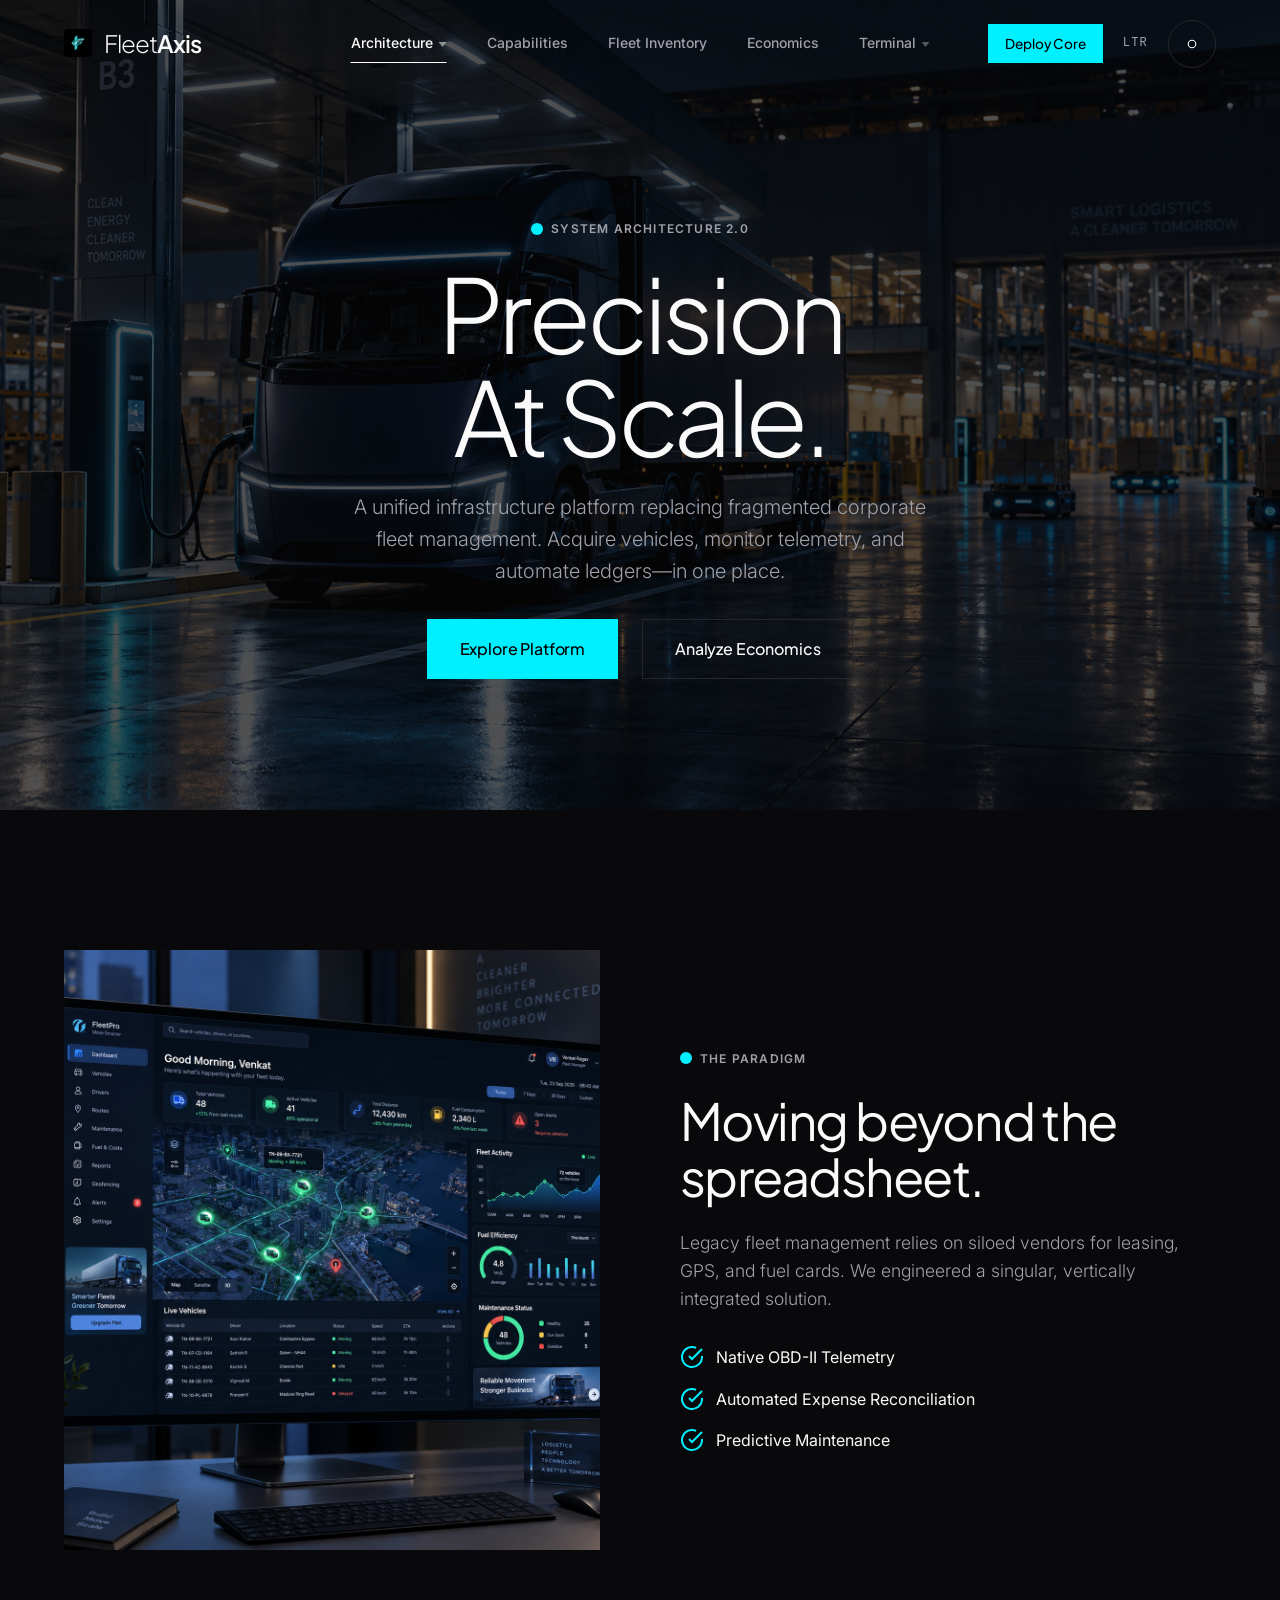
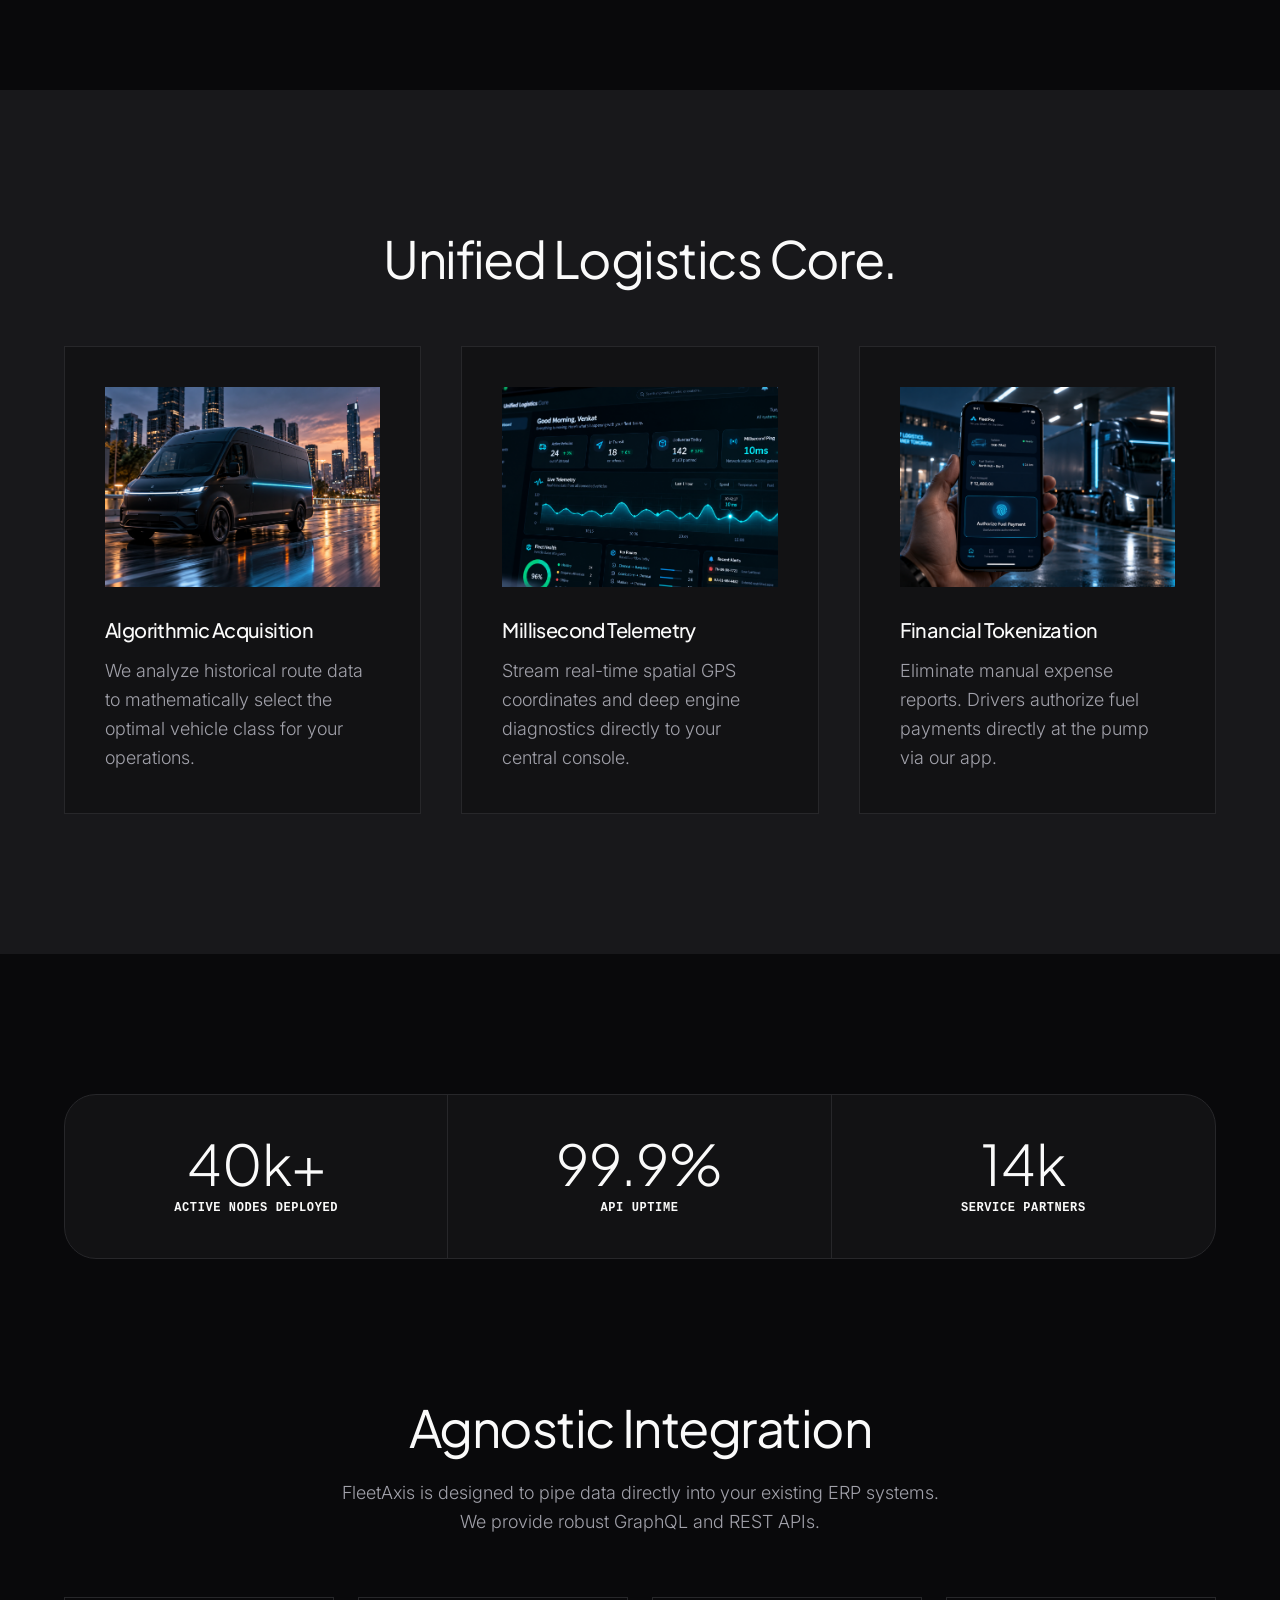
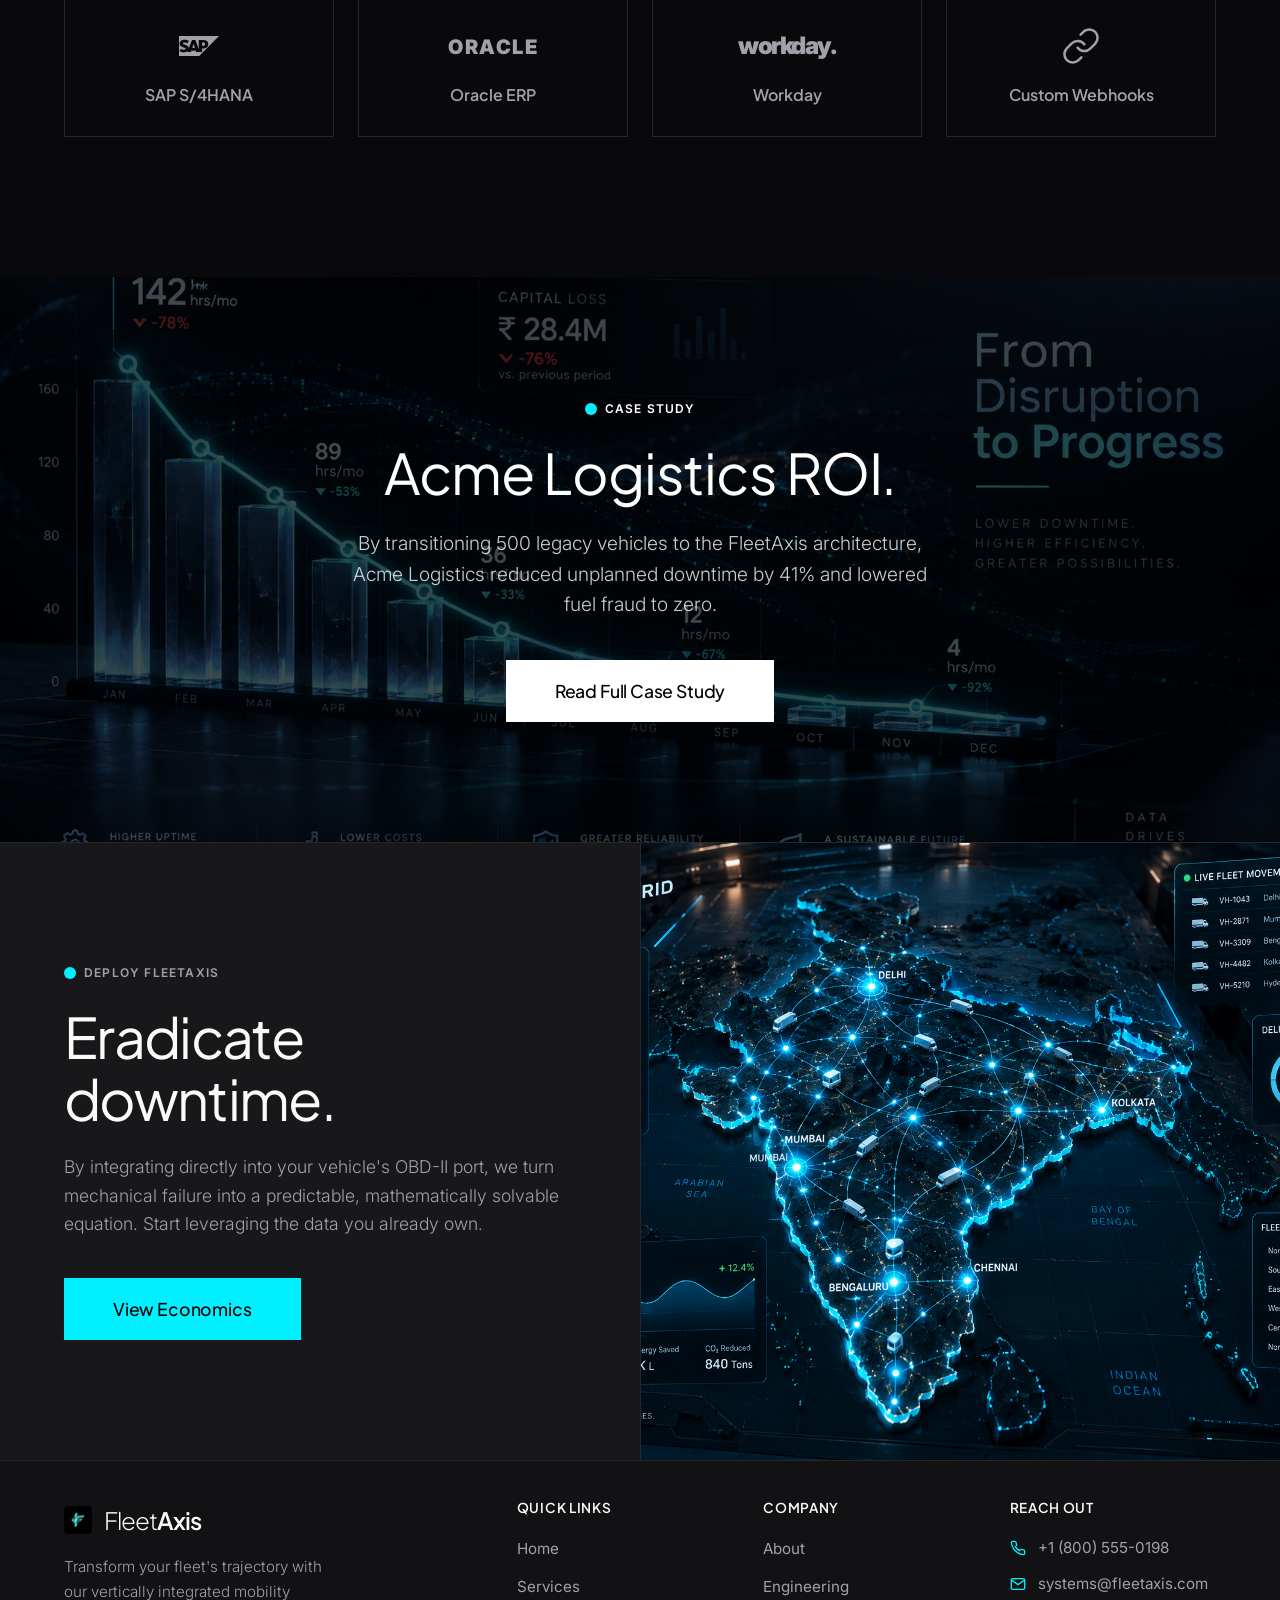
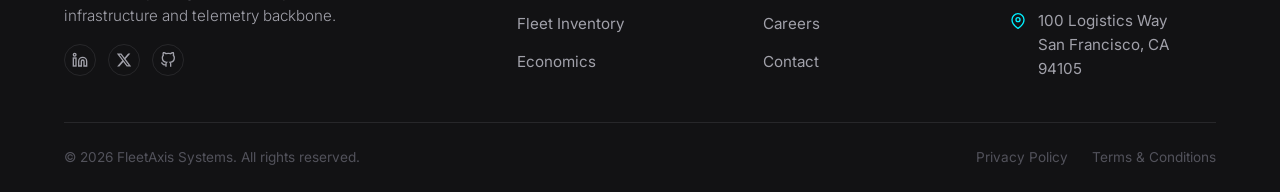
==== commit b0917598: "Fix mobile 360px overflow and move toggles inside hamburger menu" ====
--- a/index.html
+++ b/index.html
@@ -32,6 +32,15 @@
       .stat-block { border-right: none; border-bottom: 1px solid var(--border-color); }
       .stat-block:last-child { border-bottom: none; }
     }
+    @media (max-width: 480px) {
+      .integration-grid { grid-template-columns: 1fr 1fr; gap: 12px; }
+      .feature-card { padding: 24px; }
+      .stat-number { font-size: 2.5rem; }
+      .stat-block { padding: 24px 16px; }
+      .hero-section .flex { flex-direction: column; gap: 12px; }
+      .hero-section .flex .btn { width: 100%; justify-content: center; }
+      .lead-text { font-size: 1rem; }
+    }
   </style>
   <link rel="icon" type="image/jpeg" href="images/favicon.jpg">
 </head>
@@ -64,9 +73,33 @@
         <a href="login.html" class="btn btn-primary" style="padding: 8px 16px; font-size: 0.85rem;">Deploy Core</a>
         <div class="dir-toggle" id="dirToggle">LTR</div>
         <button class="btn-icon theme-toggle" id="themeToggle"><svg width="18" height="18" viewBox="0 0 24 24" fill="none" stroke="currentColor" stroke-width="1.5"><circle cx="12" cy="12" r="5"></circle></svg></button>
+        <button class="hamburger" id="hamburger" aria-label="Toggle menu">
+          <span></span><span></span><span></span>
+        </button>
       </div>
     </div>
   </header>
+
+  <!-- MOBILE NAV DRAWER -->
+  <nav class="mobile-nav" id="mobileNav" aria-label="Mobile navigation">
+    <a href="index.html" class="mobile-nav-link active">Home 1 (Cinematic)</a>
+    <a href="home2.html" class="mobile-nav-link">Home 2 (Swiss Grid)</a>
+    <a href="services.html" class="mobile-nav-link">Capabilities</a>
+    <a href="catalog.html" class="mobile-nav-link">Fleet Inventory</a>
+    <a href="pricing.html" class="mobile-nav-link">Economics</a>
+    <a href="login.html" class="mobile-nav-link">Terminal</a>
+    <a href="dashboard-user.html" class="mobile-nav-sub">User Dashboard</a>
+    <a href="dashboard-admin.html" class="mobile-nav-sub">Admin Dashboard</a>
+    <div class="mobile-nav-cta">
+      <a href="login.html" class="btn btn-primary" style="margin-bottom: 24px;">Deploy Core</a>
+      <div style="display: flex; gap: 16px; align-items: center; justify-content: center;">
+        <div class="dir-toggle">LTR</div>
+        <button class="btn-icon theme-toggle" aria-label="Toggle dark/light mode" style="width: 36px; height: 36px; display: flex; align-items: center; justify-content: center;">
+          <svg width="18" height="18" viewBox="0 0 24 24" fill="none" stroke="currentColor" stroke-width="1.5"><circle cx="12" cy="12" r="5"></circle></svg>
+        </button>
+      </div>
+    </div>
+  </nav>
 
   <main>
     <!-- SECTION 1: HERO (Balanced) -->
@@ -75,14 +108,14 @@
       <div class="topo-grid"></div>
       
       <div class="container relative z-10">
-        <div style="text-align: center; display: flex; flex-direction: column; align-items: center; justify-content: center; max-width: 800px; margin: 0 auto;">
-          <div class="reveal" style="display: flex; flex-direction: column; align-items: center;">
+        <div style="text-align: center; display: flex; flex-direction: column; align-items: center; justify-content: center; width: 100%; max-width: 800px; margin: 0 auto;">
+          <div class="reveal" style="display: flex; flex-direction: column; align-items: center; width: 100%;">
             <div class="label-mini" style="margin-bottom: 24px;">System Architecture 2.0</div>
             <h1 class="display-1" style="margin-bottom: 24px;">Precision <br>At Scale.</h1>
             <p class="lead-text" style="max-width: 600px; margin: 0 auto 32px;">
               A unified infrastructure platform replacing fragmented corporate fleet management. Acquire vehicles, monitor telemetry, and automate ledgers—in one place.
             </p>
-            <div class="flex" style="gap: 24px; justify-content: center;">
+            <div class="flex" style="gap: 24px; justify-content: center; width: 100%; flex-wrap: wrap;">
               <a href="services.html" class="btn btn-primary">Explore Platform</a>
               <a href="pricing.html" class="btn btn-outline">Analyze Economics</a>
             </div>
@@ -101,7 +134,7 @@
             </div>
           </div>
           
-          <div class="reveal delay-1" style="max-width: 500px;">
+          <div class="reveal delay-1" style="max-width: 500px; width: 100%;">
             <div class="label-mini" style="margin-bottom: 24px;">The Paradigm</div>
             <h2 style="margin-bottom: 24px;">Moving beyond the spreadsheet.</h2>
             <p style="color: var(--text-muted); font-size: 1.1rem; line-height: 1.6; margin-bottom: 32px;">
@@ -182,7 +215,7 @@
     <!-- SECTION 5: INTEGRATION -->
     <section class="section" style="padding-top: 0;">
       <div class="container">
-        <div class="reveal" style="text-align: center; max-width: 600px; margin: 0 auto 60px;">
+        <div class="reveal" style="text-align: center; width: 100%; max-width: 600px; margin: 0 auto 60px;">
           <h2 style="margin-bottom: 24px;">Agnostic Integration</h2>
           <p style="color: var(--text-muted);">FleetAxis is designed to pipe data directly into your existing ERP systems. We provide robust GraphQL and REST APIs.</p>
         </div>
@@ -212,10 +245,10 @@
       <!-- Background Image -->
       <div style="position: absolute; inset: 0; background: url('images/roi-chart.png') center/cover no-repeat; opacity: 0.5; z-index: 1; filter: brightness(0.6);"></div>
       
-      <div class="container relative" style="z-index: 2; text-align: center; display: flex; flex-direction: column; align-items: center;">
-        <div class="reveal">
+      <div class="container relative" style="z-index: 2; text-align: center; display: flex; flex-direction: column; align-items: center; width: 100%;">
+        <div class="reveal" style="width: 100%;">
           <div class="label-mini" style="margin-bottom: 24px; border-color: rgba(255,255,255,0.2); color: #fff;">Case Study</div>
-          <h2 style="margin-bottom: 24px; font-size: 3.5rem; color: #fff; letter-spacing: -0.02em;">Acme Logistics ROI.</h2>
+          <h2 style="margin-bottom: 24px; font-size: clamp(2rem, 8vw, 3.5rem); color: #fff; letter-spacing: -0.02em;">Acme Logistics ROI.</h2>
           <p style="color: rgba(255,255,255,0.8); margin-bottom: 40px; line-height: 1.6; max-width: 600px; margin-inline: auto; font-size: 1.2rem;">
             By transitioning 500 legacy vehicles to the FleetAxis architecture, Acme Logistics reduced unplanned downtime by 41% and lowered fuel fraud to zero.
           </p>
@@ -227,9 +260,9 @@
     <!-- SECTION 7: CTA -->
     <section class="section" style="padding: 0; background: var(--bg-surface-2); border-top: 1px solid var(--border-color);">
       <div class="grid" style="grid-template-columns: 1fr 1fr; align-items: stretch;">
-        <div class="reveal" style="padding: 120px 5vw; display: flex; flex-direction: column; justify-content: center;">
+        <div class="reveal" style="padding: 120px 5vw; display: flex; flex-direction: column; justify-content: center; width: 100%;">
           <div class="label-mini" style="margin-bottom: 24px;">Deploy FleetAxis</div>
-          <h2 class="display-2" style="margin-bottom: 24px; font-size: 3.5rem;">Eradicate downtime.</h2>
+          <h2 class="display-2" style="margin-bottom: 24px; font-size: clamp(2rem, 8vw, 3.5rem);">Eradicate downtime.</h2>
           <p style="color: var(--text-muted); margin-bottom: 40px; font-size: 1.1rem; max-width: 500px; line-height: 1.6;">
             By integrating directly into your vehicle's OBD-II port, we turn mechanical failure into a predictable, mathematically solvable equation. Start leveraging the data you already own.
           </p>
--- a/css/style.css
+++ b/css/style.css
@@ -17,6 +17,8 @@
 html {
   scroll-behavior: smooth;
   font-size: 16px;
+  overflow-x: hidden;
+  max-width: 100vw;
 }
 
 body {
@@ -25,6 +27,7 @@
   color: var(--text-base);
   line-height: 1.6;
   overflow-x: hidden;
+  max-width: 100vw;
   transition: background 0.4s ease, color 0.4s ease;
   position: relative;
 }
@@ -832,11 +835,115 @@
   transform-origin: right;
 }
 
-/* ─── 10. RESPONSIVE ─────────────────────────── */
+/* ─── 10. RESPONSIVE & HAMBURGER ─────────────────────────── */
+
+/* ── Mobile Nav Drawer ── */
+.mobile-nav {
+  display: none;
+  position: fixed;
+  top: var(--header-h);
+  left: 0;
+  right: 0;
+  bottom: 0;
+  background: var(--bg-surface);
+  z-index: 998;
+  flex-direction: column;
+  padding: 32px 24px;
+  overflow-y: auto;
+  border-top: 1px solid var(--border-color);
+  transform: translateX(-100%);
+  transition: transform 0.35s cubic-bezier(0.16, 1, 0.3, 1);
+}
+
+.mobile-nav.open {
+  transform: translateX(0);
+}
+
+/* Show mobile-nav as flex only when hamburger is visible */
+@media (max-width: 1024px) {
+  .mobile-nav {
+    display: flex;
+  }
+}
+
+.mobile-nav-link {
+  display: block;
+  padding: 18px 0;
+  font-family: 'Plus Jakarta Sans', sans-serif;
+  font-size: 1.1rem;
+  font-weight: 500;
+  color: var(--text-muted);
+  border-bottom: 1px solid var(--border-color);
+  transition: color 0.2s;
+}
+
+.mobile-nav-link:hover,
+.mobile-nav-link.active {
+  color: var(--text-base);
+}
+
+.mobile-nav-sub {
+  padding: 10px 0 10px 16px;
+  font-size: 0.9rem;
+  color: var(--text-faint);
+  border-bottom: 1px solid var(--border-color);
+  display: block;
+  transition: color 0.2s;
+}
+.mobile-nav-sub:hover { color: var(--text-base); }
+
+.mobile-nav-cta {
+  margin-top: 32px;
+}
+
+.mobile-nav-cta .btn {
+  width: 100%;
+  justify-content: center;
+}
+
+/* ── Hamburger Button ── */
 .hamburger {
   display: none;
-}
-
+  flex-direction: column;
+  justify-content: center;
+  gap: 5px;
+  cursor: pointer;
+  padding: 8px;
+  border: 1px solid var(--border-color);
+  border-radius: var(--r-sm);
+  background: transparent;
+  transition: border-color 0.3s;
+  min-width: 42px;
+  min-height: 42px;
+}
+
+.hamburger:hover {
+  border-color: var(--text-base);
+}
+
+.hamburger span {
+  display: block;
+  width: 22px;
+  height: 1.5px;
+  background: var(--text-base);
+  transition: transform 0.3s ease, opacity 0.3s ease;
+  border-radius: 2px;
+}
+
+.hamburger.active span:nth-child(1) {
+  transform: translateY(6.5px) rotate(45deg);
+}
+
+.hamburger.active span:nth-child(2) {
+  opacity: 0;
+  transform: scaleX(0);
+}
+
+.hamburger.active span:nth-child(3) {
+  transform: translateY(-6.5px) rotate(-45deg);
+}
+
+/* ── Breakpoints ── */
 @media (max-width: 1024px) {
   .nav {
     display: none;
@@ -844,25 +951,11 @@
 
   .hamburger {
     display: flex;
-    flex-direction: column;
-    gap: 6px;
-    cursor: pointer;
-  }
-
-  .hamburger span {
-    width: 30px;
-    height: 1px;
-    background: var(--text-base);
-    transition: 0.3s;
   }
 
   .grid-asymmetric {
     grid-template-columns: 1fr;
-    gap: 60px;
-  }
-
-  .grid {
-    grid-template-columns: 1fr !important;
+    gap: 40px;
   }
 
   .grid-swiss {
@@ -877,8 +970,8 @@
 
 @media (max-width: 768px) {
   :root {
-    --section-py: 80px;
-    --header-h: 72px;
+    --section-py: 60px;
+    --header-h: 64px;
   }
 
   .footer-grid {
@@ -888,6 +981,139 @@
 
   .header-controls .btn {
     display: none;
+  }
+
+  .header-controls .dir-toggle,
+  .header-controls .theme-toggle {
+    display: none;
+  }
+
+  /* Typography scale-down */
+  .display-1 {
+    font-size: clamp(2.2rem, 9vw, 3.5rem);
+  }
+
+  h1 {
+    font-size: clamp(1.8rem, 7vw, 2.5rem);
+  }
+
+  h2 {
+    font-size: clamp(1.5rem, 6vw, 2rem);
+  }
+
+  p {
+    font-size: 1rem;
+  }
+
+  .text-lead {
+    font-size: 1.1rem;
+  }
+}
+
+/* ── 360px / Small Mobile Fixes ── */
+@media (max-width: 480px) {
+  :root {
+    --section-py: 48px;
+    --header-h: 60px;
+  }
+
+  /* Prevent any horizontal overflow */
+  body {
+    overflow-x: hidden;
+  }
+
+  .container {
+    padding-inline: 16px;
+  }
+
+  /* Header: logo + hamburger only, no overflow */
+  .header-inner {
+    padding-inline: 16px;
+  }
+
+  .logo {
+    font-size: 1.2rem;
+    gap: 8px;
+  }
+
+  .brand-logomark {
+    width: 22px;
+    height: 22px;
+  }
+
+  /* Typography */
+  .display-1 {
+    font-size: clamp(2rem, 10vw, 3rem);
+    letter-spacing: -0.03em;
+  }
+
+  h1 {
+    font-size: clamp(1.6rem, 8vw, 2.2rem);
+  }
+
+  h2 {
+    font-size: clamp(1.3rem, 7vw, 1.8rem);
+  }
+
+  h3 {
+    font-size: clamp(1.1rem, 5vw, 1.5rem);
+  }
+
+  p {
+    font-size: 0.95rem;
+  }
+
+  .text-lead {
+    font-size: 1rem;
+  }
+
+  /* Buttons */
+  .btn {
+    padding: 12px 20px;
+    font-size: 0.9rem;
+  }
+
+  /* Sections */
+  .section {
+    padding-block: var(--section-py);
+  }
+
+  /* Footer */
+  .footer-grid {
+    grid-template-columns: 1fr;
+    gap: 32px;
+  }
+
+  .footer-bottom {
+    flex-direction: column;
+    gap: 16px;
+    text-align: center;
+  }
+
+  .footer-bottom-links {
+    flex-wrap: wrap;
+    justify-content: center;
+    gap: 16px;
+  }
+
+  /* Grids */
+  .grid-asymmetric {
+    grid-template-columns: 1fr;
+    gap: 32px;
+  }
+
+  .grid-swiss {
+    grid-template-columns: 1fr;
+  }
+
+  /* Mobile nav drawer */
+  .mobile-nav {
+    padding: 24px 16px;
+  }
+
+  .mobile-nav-link {
+    font-size: 1rem;
+    padding: 14px 0;
   }
 }
 
